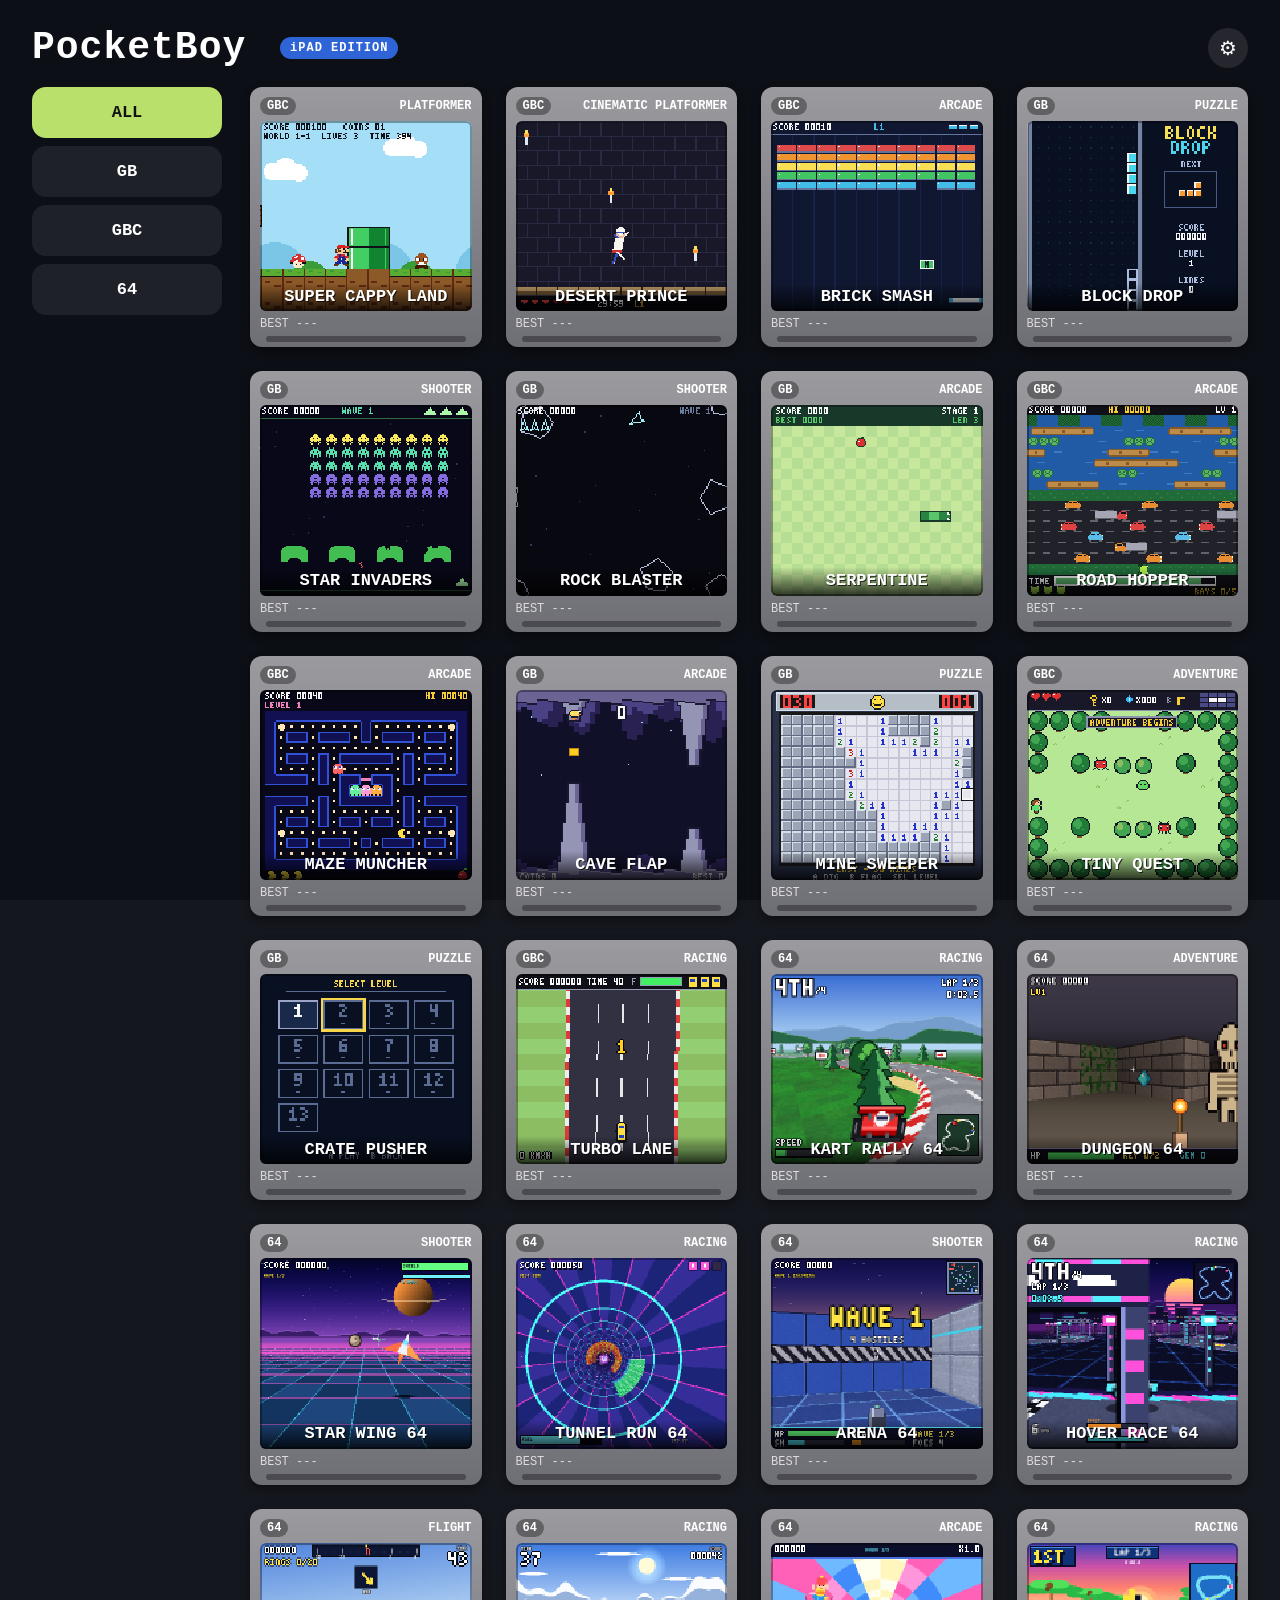
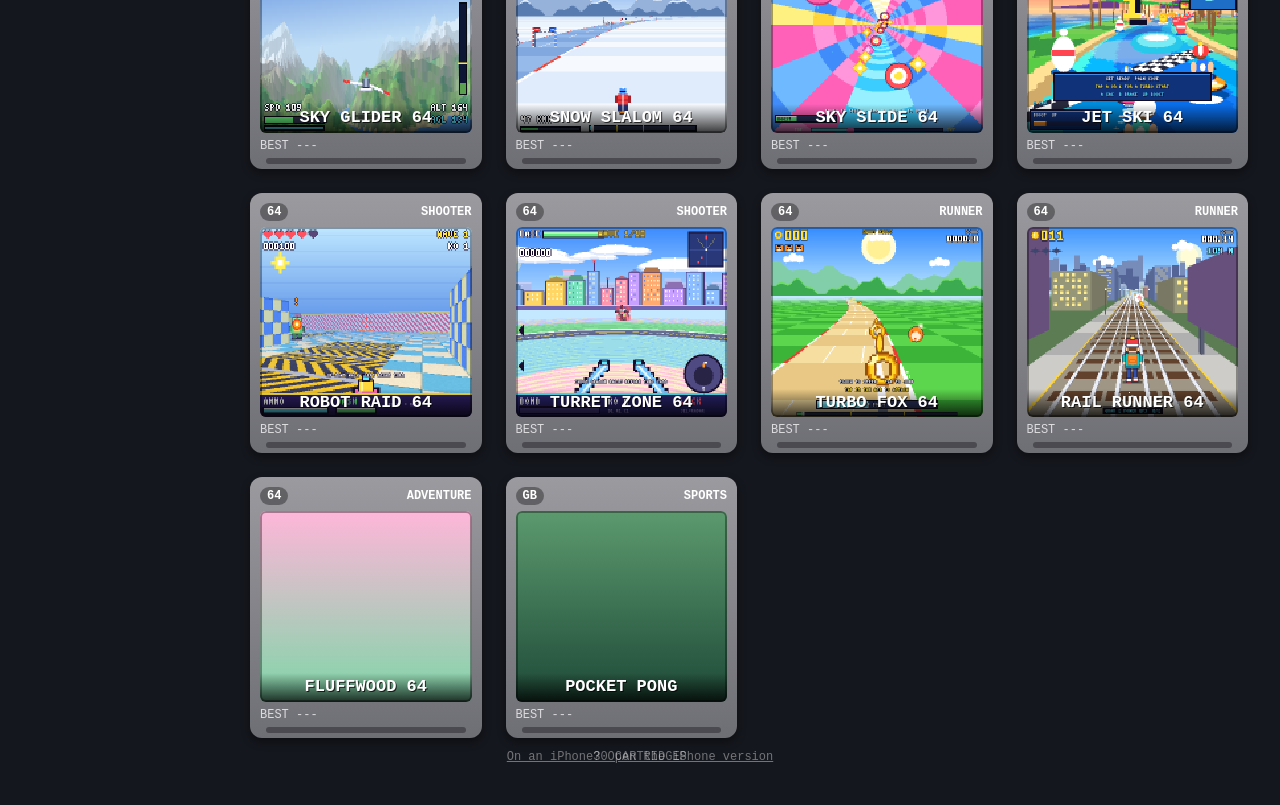
==== ipad/index.html @ e886cf8a "Debug build d1c949b1f3691ff4e66a139afa50aa7d4b4789d0 d1c949b1f3691ff4e66a139afa50aa7d4b4789d0" ====
<!doctype html>
<html lang="en">
<head>
<meta charset="utf-8">
<meta name="viewport" content="width=device-width, initial-scale=1, maximum-scale=1, user-scalable=no, viewport-fit=cover">
<meta name="apple-mobile-web-app-capable" content="yes">
<meta name="mobile-web-app-capable" content="yes">
<meta name="apple-mobile-web-app-status-bar-style" content="black-translucent">
<meta name="apple-mobile-web-app-title" content="PocketBoy iPad">
<meta name="theme-color" content="#0d0f16">
<meta name="format-detection" content="telephone=no">
<link rel="manifest" href="manifest.webmanifest">
<link rel="apple-touch-icon" href="icon-180.png">
<link rel="icon" href="icon-180.png">
<title>PocketBoy iPad Edition</title>
<link rel="stylesheet" href="../style.css">
<link rel="stylesheet" href="ipad.css">
</head>
<body class="ipad" data-assets="../">
<div id="loading"><div class="logo">POCKETBOY</div><div class="ipadtag">iPAD EDITION</div><div id="loadmsg">Loading games...</div></div>

<main id="shelf" hidden>
  <header>
    <h1>PocketBoy <span class="ipadtag">iPAD EDITION</span></h1>
    <button id="shelfSettings" class="icon-btn" aria-label="Settings">&#9881;</button>
  </header>
  <div class="chips" id="chips"></div>
  <div id="grid"></div>
  <p class="foot" id="count"></p>
  <p class="foot"><a href="../" style="color:inherit">On an iPhone? Open the iPhone version</a></p>
</main>

<section id="detail" hidden>
  <div class="sheet">
    <button id="detailClose" class="icon-btn close" aria-label="Close">&times;</button>
    <div id="detailCart"></div>
    <p class="era" id="detailEra"></p>
    <p id="detailBlurb"></p>
    <h3>How to play on iPad</h3>
    <p id="detailControls"></p>
    <p class="note">Touch: drag the left side to move, tap anywhere for A, press and hold for B. Racing games keep the gas on while you touch.</p>
    <button id="playBtn" class="primary">PLAY</button>
  </div>
</section>

<section id="console" hidden>
  <div class="screen-wrap"><canvas id="screen" width="160" height="144"></canvas><div id="lcdgrid"></div></div>
  <div id="touchlayer"></div>
  <div id="stickui" hidden><i class="ring"></i><i class="knob"></i></div>
  <div id="hint"></div>
  <div class="dpad" id="dpad" style="display:none"><i class="u"></i><i class="d"></i><i class="l"></i><i class="r"></i></div>
  <div class="ab"><div class="round b" data-btn="32">B</div><div class="round a" data-btn="16">A</div></div>
  <div class="topbar">
    <div class="pills"><div class="pill" data-btn="128">SELECT</div><div class="pill" data-btn="64">START</div></div>
    <span class="brand">POCKETBOY iPAD</span>
    <button id="menuBtn" class="chip">&#9776; MENU</button>
  </div>
</section>

<section id="menu" hidden>
  <div class="sheet">
    <h2 id="menuTitle"></h2>
    <p id="menuBest"></p>
    <button id="resumeBtn" class="primary">RESUME</button>
    <h3>Touch controls for this game</h3>
    <div class="seg" id="segScheme"><button data-v="stick">Joystick</button><button data-v="swipe">Swipe</button><button data-v="touch" hidden>Touch</button></div>
    <label class="row"><span>Auto-accelerate while touching</span><input type="checkbox" id="optAutoGas"></label>
    <button id="restartBtn">RESTART</button>
    <button id="settingsBtn">SETTINGS</button>
    <button id="ejectBtn">BACK TO GAMES</button>
  </div>
</section>

<section id="settings" hidden>
  <div class="sheet">
    <button id="settingsClose" class="icon-btn close" aria-label="Close">&times;</button>
    <h2>Settings</h2>
    <h3>Color depth</h3>
    <div class="seg" id="segColor"><button data-v="1">Color 15-bit</button><button data-v="0">Classic 2-bit</button></div>
    <div id="tintRow"><h3>LCD tint</h3><div class="seg wrap" id="segTint"></div></div>
    <label class="row"><span>LCD pixel grid</span><input type="checkbox" id="optGrid"></label>
    <label class="row"><span>Sound</span><input type="checkbox" id="optSound"></label>
    <h3>iPad controls</h3>
    <label class="row"><span>Left-handed layout</span><input type="checkbox" id="optLefty"></label>
    <h3>Button size</h3>
    <div class="seg" id="segSize"><button data-v="0.85">Small</button><button data-v="1">Medium</button><button data-v="1.25">Large</button></div>
    <h3>Button opacity</h3>
    <div class="seg" id="segOp"><button data-v="0.5">Faint</button><button data-v="0.8">Normal</button><button data-v="1">Solid</button></div>
    <h3>Background color</h3>
    <div class="swatches" id="swatches"></div>
    <p class="note">Drag on the left of the screen to move, tap anywhere to act, press and hold for the B action. Racing games keep the gas on while you touch. In the menu you can switch any game between Joystick and Swipe.</p>
  </div>
</section>

<div id="error" hidden></div>
<script type="module" src="../app.js"></script>
<script src="ipad.js" defer></script>
</body>
</html>
---- style.css ----
:root {
  --bg: #15171e; --card: #23262f; --ink: #fff; --muted: rgba(255,255,255,.6); --lime: #b8e06a;
  --shell1: #ccc8be; --shell2: #a9a59b; --accent: #9e1f5c; --print: #3a3a8c;
  --sat: env(safe-area-inset-top); --sab: env(safe-area-inset-bottom); --sal: env(safe-area-inset-left); --sar: env(safe-area-inset-right);
}
* { box-sizing: border-box; -webkit-tap-highlight-color: transparent; }
html { -webkit-text-size-adjust: 100%; touch-action: manipulation; }
html, body { margin: 0; height: 100%; background: var(--bg); color: var(--ink); font-family: -apple-system, system-ui, sans-serif; overscroll-behavior: none; }
body { -webkit-user-select: none; user-select: none; -webkit-touch-callout: none; }
[hidden] { display: none !important; }
button { font: inherit; color: inherit; cursor: pointer; }
.mono, .logo, h1, .era, .cart .t, .primary, .chip, .pill, .round { font-family: ui-monospace, Menlo, monospace; }

#loading { position: fixed; inset: 0; display: flex; flex-direction: column; gap: 14px; align-items: center; justify-content: center; background: var(--bg); z-index: 50; }
#loading .logo { font-size: 28px; font-weight: 900; letter-spacing: 2px; }
#loadmsg { color: var(--muted); font-size: 14px; }

#shelf { min-height: 100%; padding: calc(var(--sat) + 8px) calc(var(--sar) + 16px) calc(var(--sab) + 24px) calc(var(--sal) + 16px); }
#shelf header { display: flex; align-items: center; justify-content: space-between; padding: 8px 0 12px; }
h1 { margin: 0; font-size: 28px; font-weight: 900; letter-spacing: 1px; }
.icon-btn { background: rgba(255,255,255,.1); border: 0; border-radius: 999px; width: 40px; height: 40px; font-size: 20px; line-height: 1; }
.chips { display: flex; gap: 8px; margin-bottom: 16px; }
.chips button { flex: 1; padding: 9px 0; border: 0; border-radius: 10px; background: rgba(255,255,255,.08); font-weight: 800; font-family: ui-monospace, Menlo, monospace; }
.chips button.on { background: var(--lime); color: #111; }
#grid { display: grid; grid-template-columns: repeat(auto-fill, minmax(150px, 1fr)); gap: 14px; }
.foot { text-align: center; color: rgba(255,255,255,.4); font-size: 12px; font-family: ui-monospace, Menlo, monospace; }

.cart { position: relative; display: block; width: 100%; text-align: left; border: 0; padding: 10px 10px 16px; border-radius: 12px; background: linear-gradient(#9a9a9f, #6e6e75); box-shadow: 0 4px 8px rgba(0,0,0,.4); }
.cart::after { content: ''; position: absolute; left: 16px; right: 16px; bottom: 5px; height: 6px; border-radius: 3px; background: #4a4a50; }
.cart .meta { display: flex; justify-content: space-between; align-items: center; margin-bottom: 6px; font-size: 10px; font-weight: 700; font-family: ui-monospace, Menlo, monospace; }
.cart .era { background: rgba(0,0,0,.35); padding: 2px 7px; border-radius: 999px; font-weight: 800; }
.cart .label { position: relative; aspect-ratio: 10 / 9; border-radius: 6px; overflow: hidden; display: flex; align-items: flex-end; justify-content: center; text-align: center; background-size: cover; background-position: center; background-repeat: no-repeat; image-rendering: pixelated; box-shadow: inset 0 0 0 2px rgba(0,0,0,.35); }
.cart .t { display: block; width: 100%; padding: 5px 6px; font-size: 13px; font-weight: 900; line-height: 1.1; background: linear-gradient(transparent, rgba(0,0,0,.78)); text-shadow: 1px 1px 0 rgba(0,0,0,.7); }
.cart .best { margin-top: 6px; font-size: 10px; color: rgba(255,255,255,.75); font-family: ui-monospace, Menlo, monospace; }
.cart.large .t { font-size: 20px; padding: 8px; }

.overlay, #detail, #menu, #settings { position: fixed; inset: 0; background: rgba(0,0,0,.65); display: flex; align-items: flex-end; justify-content: center; z-index: 30; }
#menu { align-items: center; z-index: 40; } #settings { z-index: 45; }
.sheet { position: relative; width: min(100%, 440px); max-height: 92%; overflow-y: auto; background: var(--card); border-radius: 18px 18px 0 0; padding: 22px 20px calc(var(--sab) + 22px); }
#menu .sheet { border-radius: 18px; width: min(88%, 340px); text-align: center; padding-bottom: 22px; }
.sheet h2 { margin: 0 0 6px; font-family: ui-monospace, Menlo, monospace; }
.sheet h3 { margin: 18px 0 8px; font-size: 12px; letter-spacing: 1px; text-transform: uppercase; color: var(--muted); font-family: ui-monospace, Menlo, monospace; }
.sheet p { line-height: 1.4; margin: 8px 0; }
.sheet .era { color: var(--lime); font-size: 12px; font-weight: 800; margin-top: 16px; text-transform: uppercase; }
.sheet .note { font-size: 12px; color: var(--muted); margin-top: 18px; }
.sheet button:not(.icon-btn):not(.primary) { display: block; width: 100%; margin-top: 10px; padding: 13px; border: 0; border-radius: 10px; background: rgba(255,255,255,.1); font-weight: 800; font-family: ui-monospace, Menlo, monospace; }
.sheet .primary { display: block; width: 100%; margin-top: 12px; padding: 14px; border: 0; border-radius: 12px; background: var(--lime); color: #111; font-weight: 900; font-size: 16px; }
.close { position: absolute; top: 12px; right: 12px; }
#detailCart { max-width: 260px; margin: 6px auto 0; }
.seg { display: flex; gap: 6px; } .seg.wrap { flex-wrap: wrap; }
.seg button { flex: 1; margin: 0 !important; width: auto !important; padding: 10px 6px !important; font-size: 13px; }
.seg button.on { background: var(--lime) !important; color: #111; }
.row { display: flex; align-items: center; justify-content: space-between; padding: 14px 0; border-bottom: 1px solid rgba(255,255,255,.08); }
.row input { width: 22px; height: 22px; accent-color: var(--lime); }
.swatches { display: flex; gap: 12px; flex-wrap: wrap; }
.swatches i { width: 38px; height: 38px; border-radius: 50%; border: 3px solid transparent; position: relative; }
.swatches i.on { border-color: #fff; }
.swatches i::after { content: ''; position: absolute; inset: 11px; border-radius: 50%; background: var(--dot); }

/* Console */
#console { position: fixed; inset: 0; z-index: 20; display: flex; flex-direction: column; align-items: center; background: linear-gradient(var(--shell1), var(--shell2)); padding: calc(var(--sat) + 6px) calc(var(--sar) + 12px) calc(var(--sab) + 8px) calc(var(--sal) + 12px); overflow: hidden; touch-action: none; }
.topbar { width: 100%; display: flex; justify-content: space-between; align-items: center; padding: 0 6px 8px; }
.brand { font-style: italic; font-weight: 900; font-size: 15px; color: var(--print); font-family: ui-rounded, system-ui, sans-serif; }
.chip { border: 0; border-radius: 999px; background: rgba(0,0,0,.18); color: var(--print); padding: 7px 12px; font-weight: 800; font-size: 11px; }
.bezel { width: 100%; max-width: 560px; background: #4a4c5a; border-radius: 12px; padding: 9px 12px 12px; border: 1px solid rgba(0,0,0,.4); }
.bezel-top { display: flex; align-items: center; gap: 6px; font: 700 7px ui-monospace, Menlo, monospace; color: rgba(255,255,255,.55); padding-bottom: 6px; }
.bezel-top .sp { flex: 1; } .led { width: 6px; height: 6px; border-radius: 50%; background: #e23b3b; box-shadow: 0 0 5px #f00; }
.screen-wrap { position: relative; width: 100%; aspect-ratio: 10 / 9; background: #000; border: 2px solid rgba(0,0,0,.6); }
#screen { position: absolute; inset: 0; width: 100%; height: 100%; image-rendering: pixelated; image-rendering: crisp-edges; }
#lcdgrid { position: absolute; inset: 0; pointer-events: none; opacity: 0; background-image: linear-gradient(to right, rgba(0,0,0,.14) 1px, transparent 1px), linear-gradient(to bottom, rgba(0,0,0,.14) 1px, transparent 1px); background-size: calc(100% / 160) calc(100% / 144); }
#lcdgrid.on { opacity: 1; }

.controls { position: relative; flex: 1; width: 100%; max-width: 560px; display: grid; grid-template-columns: 1fr 1fr; grid-template-rows: 1fr auto; align-items: center; padding: 6px 10px 0; min-height: 0; }
.dpad { position: relative; width: min(38vw, 150px); aspect-ratio: 1; justify-self: start; touch-action: none; }
.dpad::before, .dpad::after { content: ''; position: absolute; background: #24242c; border-radius: 6px; box-shadow: 0 3px 4px rgba(0,0,0,.35); }
.dpad::before { left: 33.3%; right: 33.3%; top: 0; bottom: 0; } .dpad::after { top: 33.3%; bottom: 33.3%; left: 0; right: 0; }
.dpad i { position: absolute; z-index: 1; width: 0; height: 0; border: 7px solid transparent; opacity: .3; }
.dpad i.u { left: calc(50% - 7px); top: 8%; border-bottom: 10px solid #fff; border-top: 0; }
.dpad i.d { left: calc(50% - 7px); bottom: 8%; border-top: 10px solid #fff; border-bottom: 0; }
.dpad i.l { top: calc(50% - 7px); left: 8%; border-right: 10px solid #fff; border-left: 0; }
.dpad i.r { top: calc(50% - 7px); right: 8%; border-left: 10px solid #fff; border-right: 0; }
.dpad i.on { opacity: 1; }
.ab { position: relative; justify-self: end; width: min(44vw, 170px); height: min(30vw, 120px); touch-action: none; }
.round { position: absolute; width: min(21vw, 82px); aspect-ratio: 1; border-radius: 50%; background: var(--accent); border: 2px solid rgba(0,0,0,.35); box-shadow: 0 4px 5px rgba(0,0,0,.4), inset 0 6px 8px rgba(255,255,255,.25); display: flex; align-items: center; justify-content: center; font-weight: 900; font-size: 22px; color: rgba(0,0,0,.35); touch-action: none; }
.round.b { left: 0; bottom: 0; } .round.a { right: 0; top: 0; }
.round.down, .pill.down span { filter: brightness(.8); transform: scale(.94); }
.pills { grid-column: 1 / 3; grid-row: 2; display: flex; gap: 22px; justify-content: center; transform: rotate(-25deg); margin: 4px 0; }
.pill { text-align: center; font-size: 9px; font-weight: 800; color: var(--print); padding: 10px; touch-action: none; }
.pill span { display: block; width: 48px; height: 14px; border-radius: 999px; background: #5a5a66; border: 1px solid rgba(0,0,0,.4); margin: 0 auto 4px; }
.grille { position: absolute; right: 22px; bottom: 6px; display: flex; gap: 5px; transform: rotate(25deg); pointer-events: none; }
.grille b { width: 4px; height: 34px; border-radius: 3px; background: rgba(0,0,0,.28); }

@media (orientation: landscape) {
  #console { flex-direction: row; flex-wrap: wrap; align-content: flex-start; padding-top: calc(var(--sat) + 4px); }
  .topbar { position: absolute; left: 0; right: 0; top: calc(var(--sat) + 4px); padding: 0 calc(var(--sal) + 18px); z-index: 3; width: auto; }
  .brand { display: none; } .topbar { justify-content: flex-end; }
  .bezel { position: absolute; top: calc(var(--sat) + 36px); left: 50%; transform: translateX(-50%); width: auto; max-width: none; aspect-ratio: auto; padding: 6px 10px 8px; display: flex; flex-direction: column; }
  .screen-wrap { flex: none; width: auto; height: calc(100dvh - var(--sat) - var(--sab) - 96px); aspect-ratio: 10 / 9; }
  .controls { position: absolute; inset: 0; max-width: none; padding: 0; pointer-events: none; display: block; }
  .controls > * { pointer-events: auto; }
  .dpad { position: absolute; left: calc(var(--sal) + 28px); top: 50%; transform: translateY(-50%); width: min(30vh, 130px); }
  .ab { position: absolute; right: calc(var(--sar) + 28px); top: 50%; transform: translateY(-50%); width: min(36vh, 150px); height: min(26vh, 108px); }
  .round { width: min(17vh, 70px); }
  .pills { position: absolute; left: calc(var(--sal) + 14px); bottom: calc(var(--sab) + 6px); transform: none; gap: 8px; margin: 0; }
  .grille { display: none; }
}
#error { position: fixed; left: 12px; right: 12px; bottom: 12px; z-index: 99; background: #5a1a1a; color: #fff; padding: 12px; border-radius: 10px; font: 12px ui-monospace, Menlo, monospace; white-space: pre-wrap; }

/* No zooming, selecting or rubber-banding while playing (iPhone Safari ignores user-scalable=no). */
body.playing { position: fixed; inset: 0; width: 100%; overflow: hidden; }
#console, #console * , #menu, #menu * { touch-action: none; -webkit-user-select: none; user-select: none; -webkit-touch-callout: none; }
#console button, #menu button, .pill, .round, .dpad { touch-action: none; }

.ipadbar[hidden] { display: none !important; }
.ipadbar { display: block; margin: 4px 0 12px; padding: 10px 14px; border-radius: 12px; background: rgba(184,224,106,.14); border: 1px solid rgba(184,224,106,.4); color: #dff5b0; text-decoration: none; font-size: 13px; line-height: 1.3; }
---- ipad/ipad.css ----
/* PocketBoy iPad Edition: a full-screen, touch-first skin. Scoped to body.ipad; the shared card/sheet styles come from ../style.css. */
body.ipad { --ctl: 1; --ctl-op: .8; background: #0d0f16; }
.ipadtag { display: inline-block; vertical-align: middle; margin-left: 10px; padding: 4px 10px; border-radius: 999px; background: #2e64d6; color: #fff; font: 800 12px ui-monospace, Menlo, monospace; letter-spacing: 1px; }
#loading .ipadtag { margin: 0; }

/* Shelf */
body.ipad #shelf { max-width: 1500px; margin: 0 auto; display: grid; grid-template-columns: 190px 1fr; grid-template-areas: "head head" "chips grid" "foot foot"; column-gap: 28px; align-content: start; padding: calc(var(--sat) + 18px) calc(var(--sar) + 32px) calc(var(--sab) + 28px) calc(var(--sal) + 32px); }
body.ipad #shelf header { grid-area: head; padding-bottom: 18px; }
body.ipad #shelf h1 { font-size: 38px; }
body.ipad #shelf .chips { grid-area: chips; flex-direction: column; align-self: start; position: sticky; top: calc(var(--sat) + 16px); }
body.ipad .chips button { flex: none; padding: 16px 0; font-size: 17px; border-radius: 14px; }
body.ipad #grid { grid-area: grid; grid-template-columns: repeat(auto-fill, minmax(230px, 1fr)); gap: 24px; }
body.ipad #shelf .foot { grid-area: foot; }
body.ipad #shelf .ipadbar { display: none; }
@media (max-width: 760px) {
  body.ipad #shelf { grid-template-columns: 1fr; grid-template-areas: "head" "chips" "grid" "foot"; }
  body.ipad #shelf .chips { flex-direction: row; position: static; }
}

/* Cards: picture icon on top, name under it */
body.ipad .cart .t { font-size: 17px; }
body.ipad .cart .meta { font-size: 12px; }
body.ipad .cart .best { font-size: 12px; }

/* Detail and menus: centred cards instead of bottom sheets */
body.ipad #detail, body.ipad #settings { align-items: center; }
body.ipad .sheet { border-radius: 22px; width: min(92%, 560px); padding-bottom: 26px; }
body.ipad #menu .sheet { width: min(92%, 460px); }
body.ipad .sheet button:not(.icon-btn):not(.primary) { padding: 17px; font-size: 16px; }

/* Console: the game fills the screen; touch controls float on top */
body.ipad #console { display: block; padding: 0; background: radial-gradient(ellipse at 50% 35%, var(--shell1) 0%, #12141c 62%, #0a0b10 100%); }
body.ipad .screen-wrap { position: absolute; left: 50%; transform: translateX(-50%); z-index: 1; border-radius: 14px; overflow: hidden; border: 3px solid rgba(255,255,255,.14); box-shadow: 0 24px 70px rgba(0,0,0,.6); background: #000;
  --sh: min(calc(100dvh - var(--sat) - var(--sab) - 84px), calc((100vw - 60px) * .9));
  top: calc(var(--sat) + 64px); height: var(--sh); width: calc(var(--sh) / .9); }
@media (orientation: portrait) {
  body.ipad .screen-wrap { --sh: calc((100vw - 36px) * .9); top: calc(var(--sat) + 64px); }
}
body.ipad #touchlayer { position: absolute; inset: 0; z-index: 2; touch-action: none; }
body.ipad #stickui { position: absolute; z-index: 3; pointer-events: none; left: 0; top: 0; }
body.ipad #stickui .ring { position: absolute; width: 132px; height: 132px; margin: -66px 0 0 -66px; border-radius: 50%; border: 3px solid rgba(255,255,255,.55); background: rgba(255,255,255,.12); }
body.ipad #stickui .knob { position: absolute; width: 62px; height: 62px; margin: -31px 0 0 -31px; border-radius: 50%; background: rgba(255,255,255,.65); box-shadow: 0 3px 8px rgba(0,0,0,.4); }
body.ipad #hint { position: absolute; z-index: 4; left: 50%; bottom: calc(var(--sab) + 18px); transform: translateX(-50%); padding: 12px 20px; border-radius: 999px; background: rgba(0,0,0,.6); color: #fff; font: 700 16px ui-monospace, Menlo, monospace; opacity: 0; transition: opacity .4s; pointer-events: none; white-space: nowrap; }
body.ipad #hint.show { opacity: 1; }

body.ipad .topbar { position: absolute; z-index: 5; left: calc(var(--sal) + 18px); right: calc(var(--sar) + 18px); top: calc(var(--sat) + 10px); width: auto; padding: 0; display: flex; align-items: center; justify-content: space-between; }
body.ipad .brand { color: rgba(255,255,255,.8); font-size: 16px; letter-spacing: 1px; }
body.ipad .chip { background: rgba(255,255,255,.16); color: #fff; font-size: 15px; padding: 12px 20px; }
body.ipad .pills { position: static; display: flex; gap: 10px; transform: none; margin: 0; grid-column: auto; }
body.ipad .pill { display: flex; align-items: center; justify-content: center; width: 112px; height: 44px; padding: 0; border-radius: 22px; background: rgba(255,255,255,.14); border: 1px solid rgba(255,255,255,.3); color: #fff; font-size: 13px; letter-spacing: 1px; }
body.ipad .pill span { display: none; }
body.ipad .pill.down { background: rgba(255,255,255,.35); }

/* Big translucent A and B on the right (left-handed mode flips them) */
body.ipad .ab { position: absolute; z-index: 4; right: calc(var(--sar) + 36px); bottom: calc(var(--sab) + 40px); width: 270px; height: 200px; pointer-events: none; transform: scale(var(--ctl)); transform-origin: right bottom; opacity: var(--ctl-op); }
body.ipad .round { pointer-events: auto; width: 116px; height: 116px; font-size: 34px; color: rgba(0,0,0,.45); border: 3px solid rgba(255,255,255,.55); }
body.ipad .round.a { right: 0; top: 0; }
body.ipad .round.b { left: 0; bottom: 0; width: 96px; height: 96px; }
body.lefty.ipad .ab { right: auto; left: calc(var(--sal) + 36px); transform-origin: left bottom; }
body.ipad.scheme-swipe .ab { opacity: calc(var(--ctl-op) * .5); }
@media (orientation: landscape) { body.ipad .ab { bottom: calc(var(--sab) + 28px); } }

body.ipad .ripple { position: absolute; z-index: 3; width: 20px; height: 20px; margin: -10px 0 0 -10px; border-radius: 50%; border: 4px solid rgba(255,255,255,.85); pointer-events: none; animation: ripple .5s ease-out forwards; }
@keyframes ripple { from { transform: scale(.4); opacity: 1; } to { transform: scale(3.4); opacity: 0; } }
body.ipad.scheme-touch .ab { opacity: calc(var(--ctl-op) * .35); }
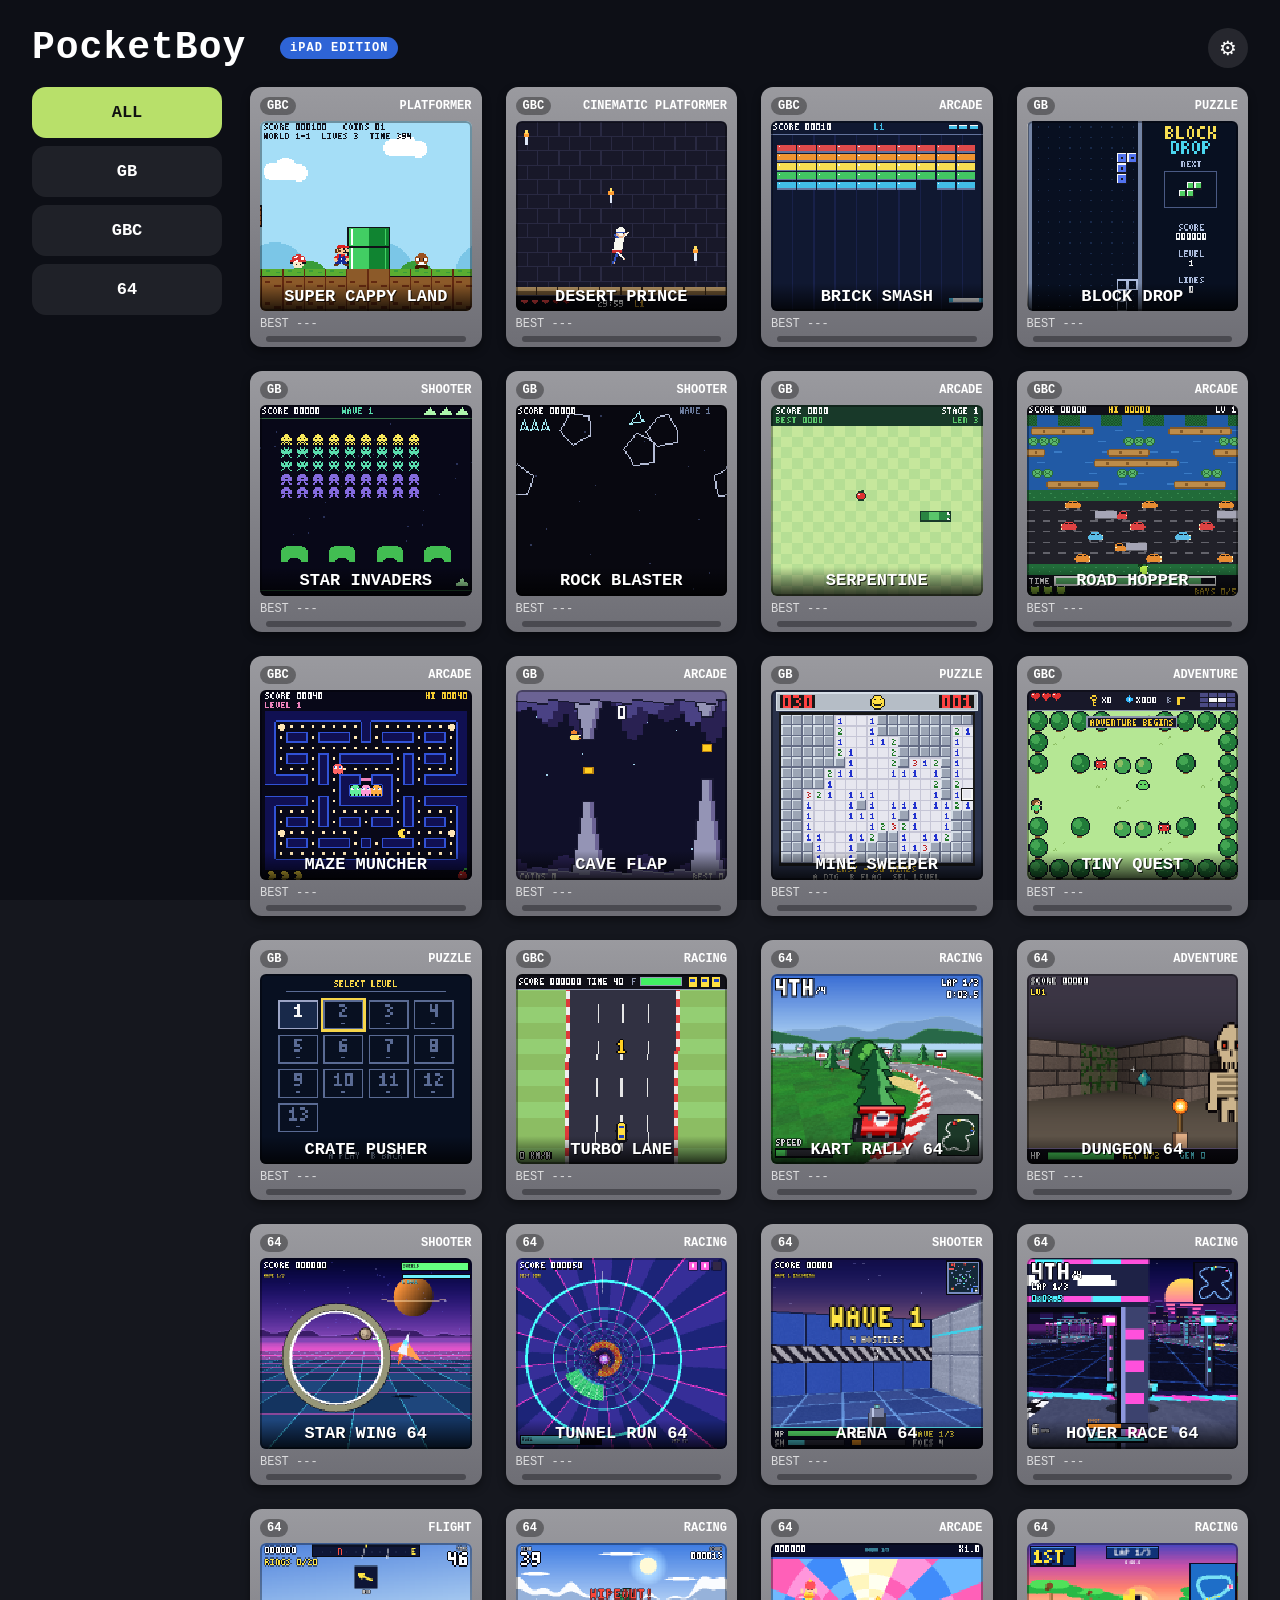
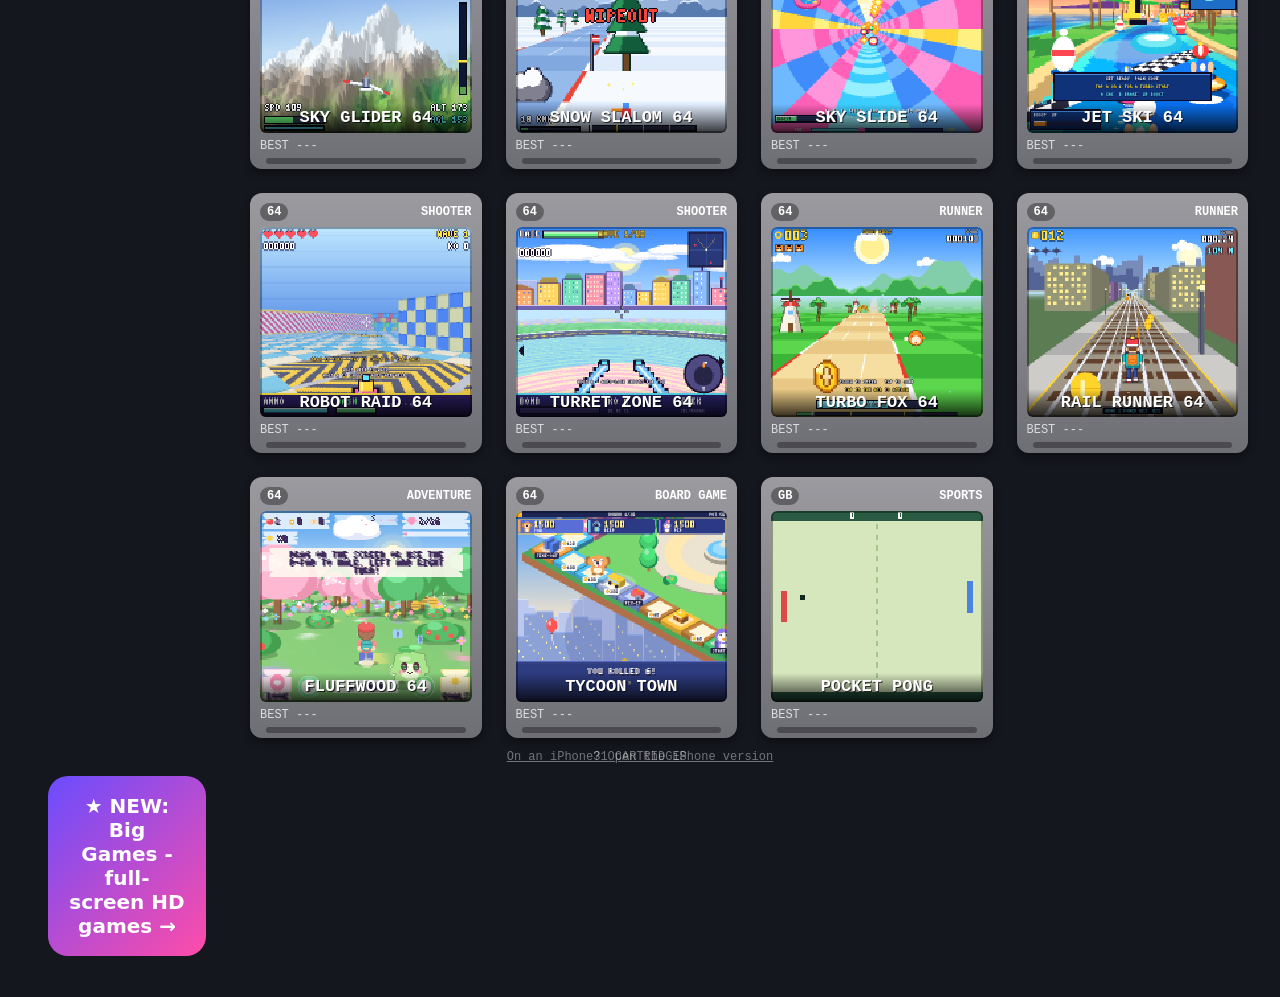
==== commit 958af01c: "Deploy PocketBoy web build 8bb4d685760050a3951748255a1b048932dd710f" ====
--- a/ipad/index.html
+++ b/ipad/index.html
@@ -24,6 +24,7 @@
     <h1>PocketBoy <span class="ipadtag">iPAD EDITION</span></h1>
     <button id="shelfSettings" class="icon-btn" aria-label="Settings">&#9881;</button>
   </header>
+  <a href="../games/" style="display:block;margin:0 16px 12px;padding:18px 20px;border-radius:20px;background:linear-gradient(135deg,#6a4cff,#ff4ca8);color:#fff;text-decoration:none;font:800 20px ui-rounded,system-ui,sans-serif;text-align:center">&#9733; NEW: Big Games - full-screen HD games &rarr;</a>
   <div class="chips" id="chips"></div>
   <div id="grid"></div>
   <p class="foot" id="count"></p>
@@ -64,6 +65,7 @@
     <button id="resumeBtn" class="primary">RESUME</button>
     <h3>Touch controls for this game</h3>
     <div class="seg" id="segScheme"><button data-v="stick">Joystick</button><button data-v="swipe">Swipe</button><button data-v="touch" hidden>Touch</button></div>
+    <label class="row"><span>Full screen (game fills the iPad)</span><input type="checkbox" id="optFull"></label>
     <label class="row"><span>Auto-accelerate while touching</span><input type="checkbox" id="optAutoGas"></label>
     <button id="restartBtn">RESTART</button>
     <button id="settingsBtn">SETTINGS</button>
--- a/ipad/ipad.css
+++ b/ipad/ipad.css
@@ -63,3 +63,12 @@
 body.ipad .ripple { position: absolute; z-index: 3; width: 20px; height: 20px; margin: -10px 0 0 -10px; border-radius: 50%; border: 4px solid rgba(255,255,255,.85); pointer-events: none; animation: ripple .5s ease-out forwards; }
 @keyframes ripple { from { transform: scale(.4); opacity: 1; } to { transform: scale(3.4); opacity: 0; } }
 body.ipad.scheme-touch .ab { opacity: calc(var(--ctl-op) * .35); }
+
+/* Full screen: the game takes the whole display, controls float over it */
+body.ipad.immersive .screen-wrap { top: var(--sat); height: calc(100dvh - var(--sat) - var(--sab)); width: calc((100dvh - var(--sat) - var(--sab)) / .9); max-width: 100vw; border: 0; border-radius: 0; box-shadow: none; }
+@media (orientation: portrait) {
+  body.ipad.immersive .screen-wrap { --sh: calc(100vw * .9); top: 50%; transform: translate(-50%, -50%); height: var(--sh); width: 100vw; }
+}
+body.ipad.immersive .brand { display: none; }
+body.ipad.immersive .topbar { opacity: .75; }
+body.ipad.immersive #console { background: #000; }
